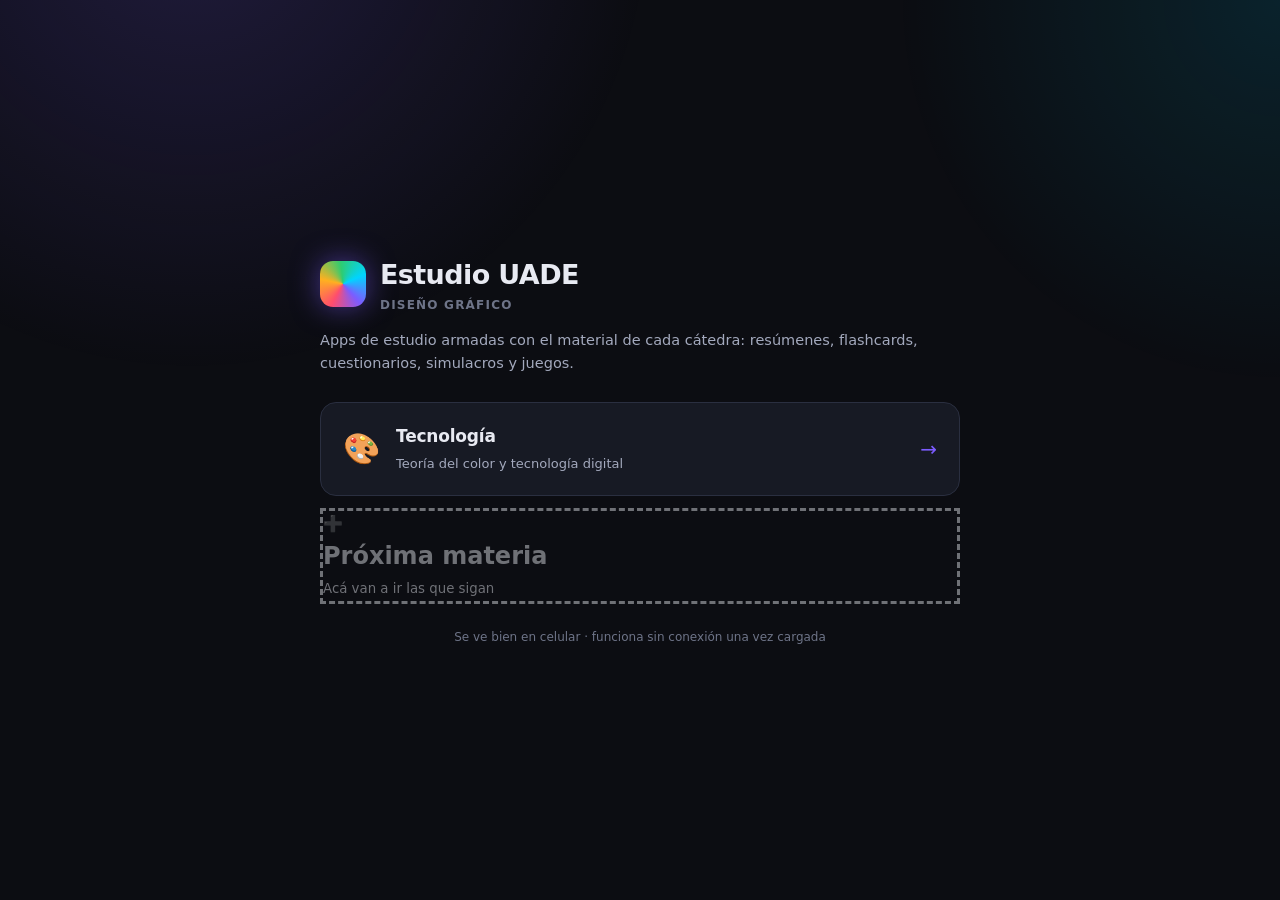
==== index.html @ 4d90e602 "Estudio UADE Diseño Gráfico: app de Tecnología (teoría del color y tecnología digital) Resumen en 12" ====
<!DOCTYPE html>
<html lang="es" data-theme="dark">
<head>
<meta charset="utf-8">
<meta name="viewport" content="width=device-width,initial-scale=1,viewport-fit=cover">
<meta name="theme-color" content="#0c0d12">
<title>Estudio UADE — Diseño Gráfico</title>
<link rel="icon" href="data:image/svg+xml,<svg xmlns='http://www.w3.org/2000/svg' viewBox='0 0 100 100'><circle cx='50' cy='50' r='45' fill='%237c5cff'/><circle cx='38' cy='40' r='20' fill='%2300d4ff' opacity='.8'/><circle cx='60' cy='55' r='20' fill='%23ff4d6d' opacity='.8'/></svg>">
<style>
  *{box-sizing:border-box;margin:0;padding:0}
  body{min-height:100vh;font-family:'Segoe UI',system-ui,-apple-system,Roboto,Arial,sans-serif;
    background:#0c0d12;color:#e8eaf2;line-height:1.6;display:grid;place-items:center;padding:24px}
  body::before{content:"";position:fixed;inset:0;z-index:-1;
    background:radial-gradient(60vw 60vw at 15% -10%,rgba(124,92,255,.18),transparent 60%),
               radial-gradient(50vw 50vw at 100% 0%,rgba(0,212,255,.11),transparent 60%)}
  .wrap{width:100%;max-width:640px}
  .top{display:flex;align-items:center;gap:14px;margin-bottom:8px}
  .dot{width:46px;height:46px;border-radius:13px;flex-shrink:0;
    background:conic-gradient(from 210deg,#ff4d6d,#ffb020,#2ecc71,#00d4ff,#7c5cff,#ff4d6d);
    box-shadow:0 0 28px rgba(124,92,255,.5)}
  h1{font-size:27px;font-weight:800;letter-spacing:-.6px}
  h1 span{display:block;font-size:12px;font-weight:600;color:#6e7488;
    text-transform:uppercase;letter-spacing:1.2px}
  p.sub{color:#a3a9bd;font-size:14.5px;margin:14px 0 26px}
  a.card{display:flex;align-items:center;gap:16px;text-decoration:none;color:inherit;
    background:#171a24;border:1px solid #2a2f40;border-radius:16px;padding:20px 22px;
    margin-bottom:12px;transition:.18s}
  a.card:hover{border-color:#7c5cff;transform:translateY(-3px);box-shadow:0 12px 32px rgba(0,0,0,.45)}
  a.card .ic{font-size:30px;flex-shrink:0}
  a.card h2{font-size:17px;font-weight:700;letter-spacing:-.2px}
  a.card small{color:#a3a9bd;font-size:13px;font-weight:400}
  a.card .go{margin-left:auto;color:#7c5cff;font-size:20px}
  .soon{opacity:.45;border-style:dashed;cursor:default}
  .soon:hover{transform:none;border-color:#2a2f40;box-shadow:none}
  footer{margin-top:24px;font-size:12px;color:#6e7488;text-align:center}
  @media(max-width:520px){h1{font-size:22px}a.card{padding:17px 18px;gap:13px}}
</style>
</head>
<body>
<div class="wrap">
  <div class="top">
    <div class="dot"></div>
    <h1>Estudio UADE<span>Diseño Gráfico</span></h1>
  </div>
  <p class="sub">Apps de estudio armadas con el material de cada cátedra: resúmenes, flashcards,
     cuestionarios, simulacros y juegos.</p>

  <a class="card" href="Tecnologia/">
    <span class="ic">🎨</span>
    <span><h2>Tecnología</h2><small>Teoría del color y tecnología digital</small></span>
    <span class="go">→</span>
  </a>

  <div class="card soon">
    <span class="ic">➕</span>
    <span><h2>Próxima materia</h2><small>Acá van a ir las que sigan</small></span>
  </div>

  <footer>Se ve bien en celular · funciona sin conexión una vez cargada</footer>
</div>
</body>
</html>
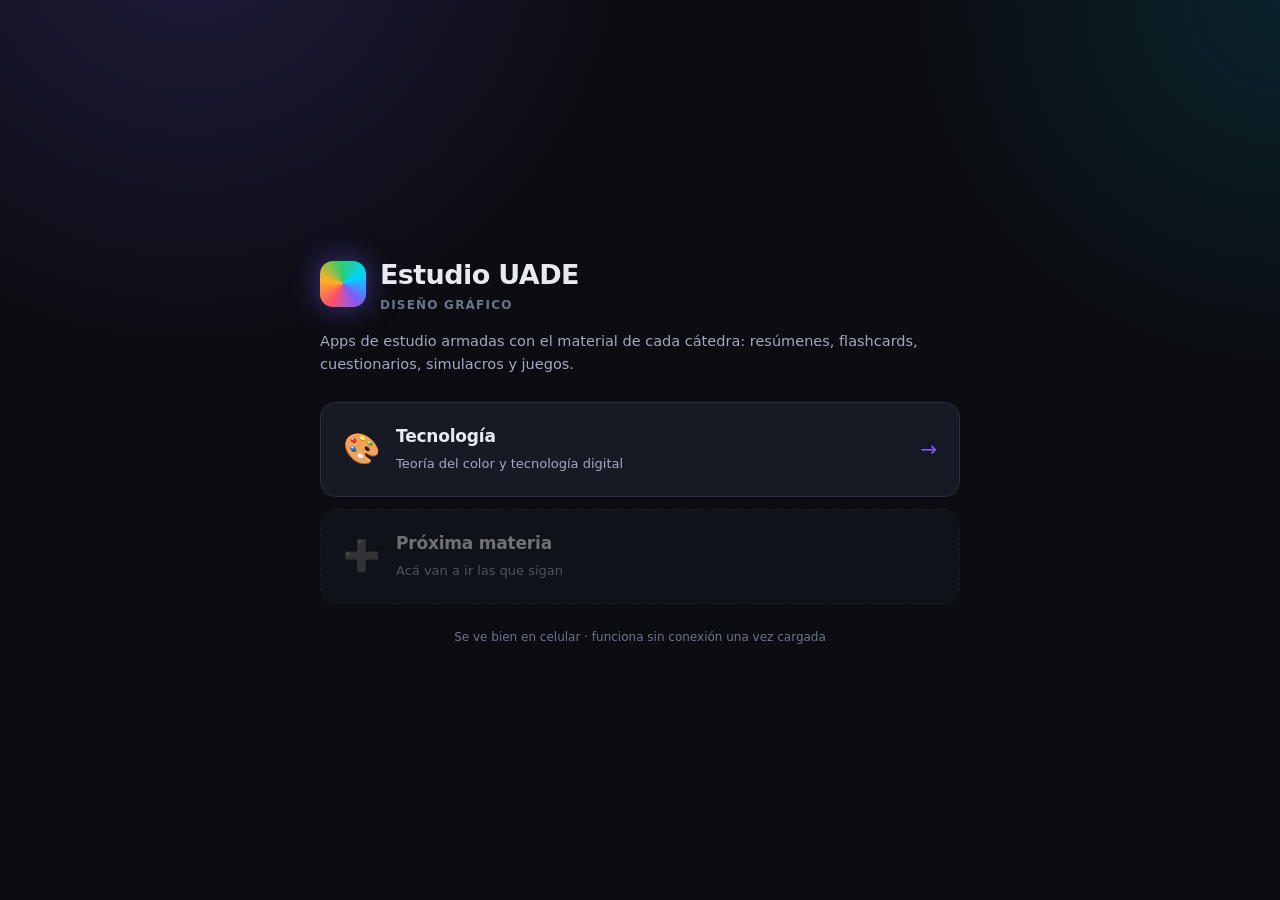
==== commit b07fc9f0: "Arreglar layout de la tarjeta 'Próxima materia' en el índice Los selectores apuntaban a a.card, así " ====
--- a/index.html
+++ b/index.html
@@ -22,18 +22,18 @@
   h1 span{display:block;font-size:12px;font-weight:600;color:#6e7488;
     text-transform:uppercase;letter-spacing:1.2px}
   p.sub{color:#a3a9bd;font-size:14.5px;margin:14px 0 26px}
-  a.card{display:flex;align-items:center;gap:16px;text-decoration:none;color:inherit;
+  .card{display:flex;align-items:center;gap:16px;text-decoration:none;color:inherit;
     background:#171a24;border:1px solid #2a2f40;border-radius:16px;padding:20px 22px;
     margin-bottom:12px;transition:.18s}
-  a.card:hover{border-color:#7c5cff;transform:translateY(-3px);box-shadow:0 12px 32px rgba(0,0,0,.45)}
-  a.card .ic{font-size:30px;flex-shrink:0}
-  a.card h2{font-size:17px;font-weight:700;letter-spacing:-.2px}
-  a.card small{color:#a3a9bd;font-size:13px;font-weight:400}
-  a.card .go{margin-left:auto;color:#7c5cff;font-size:20px}
+  .card:hover{border-color:#7c5cff;transform:translateY(-3px);box-shadow:0 12px 32px rgba(0,0,0,.45)}
+  .card .ic{font-size:30px;flex-shrink:0}
+  .card h2{font-size:17px;font-weight:700;letter-spacing:-.2px}
+  .card small{color:#a3a9bd;font-size:13px;font-weight:400}
+  .card .go{margin-left:auto;color:#7c5cff;font-size:20px}
   .soon{opacity:.45;border-style:dashed;cursor:default}
   .soon:hover{transform:none;border-color:#2a2f40;box-shadow:none}
   footer{margin-top:24px;font-size:12px;color:#6e7488;text-align:center}
-  @media(max-width:520px){h1{font-size:22px}a.card{padding:17px 18px;gap:13px}}
+  @media(max-width:520px){h1{font-size:22px}.card{padding:17px 18px;gap:13px}}
 </style>
 </head>
 <body>
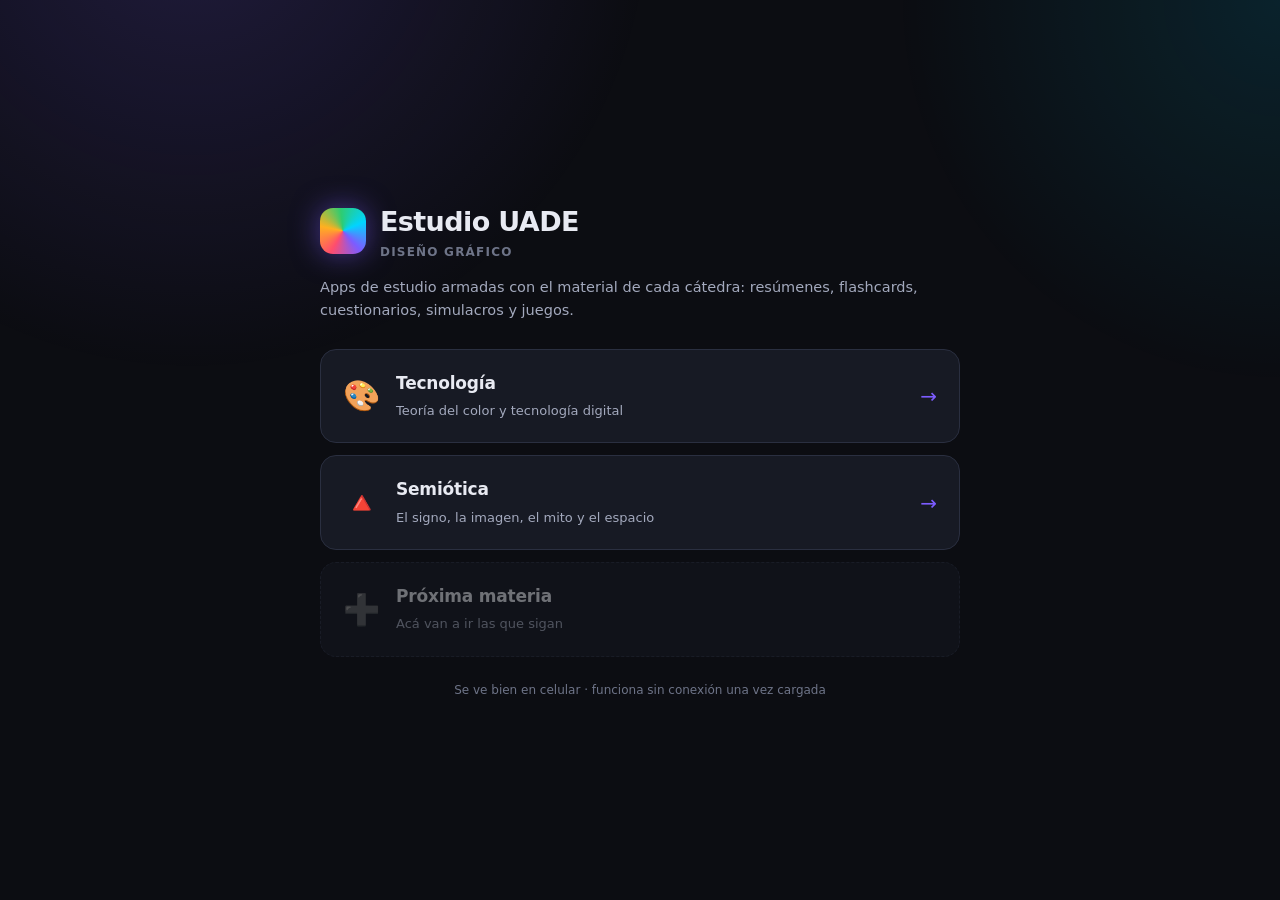
==== commit d18e40c6: "Sumar Semiótica y extraer el motor compartido a shared/ Semiótica: 15 unidades de resumen con las im" ====
--- a/index.html
+++ b/index.html
@@ -51,6 +51,12 @@
     <span class="go">→</span>
   </a>
 
+  <a class="card" href="Semiotica/">
+    <span class="ic">🔺</span>
+    <span><h2>Semiótica</h2><small>El signo, la imagen, el mito y el espacio</small></span>
+    <span class="go">→</span>
+  </a>
+
   <div class="card soon">
     <span class="ic">➕</span>
     <span><h2>Próxima materia</h2><small>Acá van a ir las que sigan</small></span>
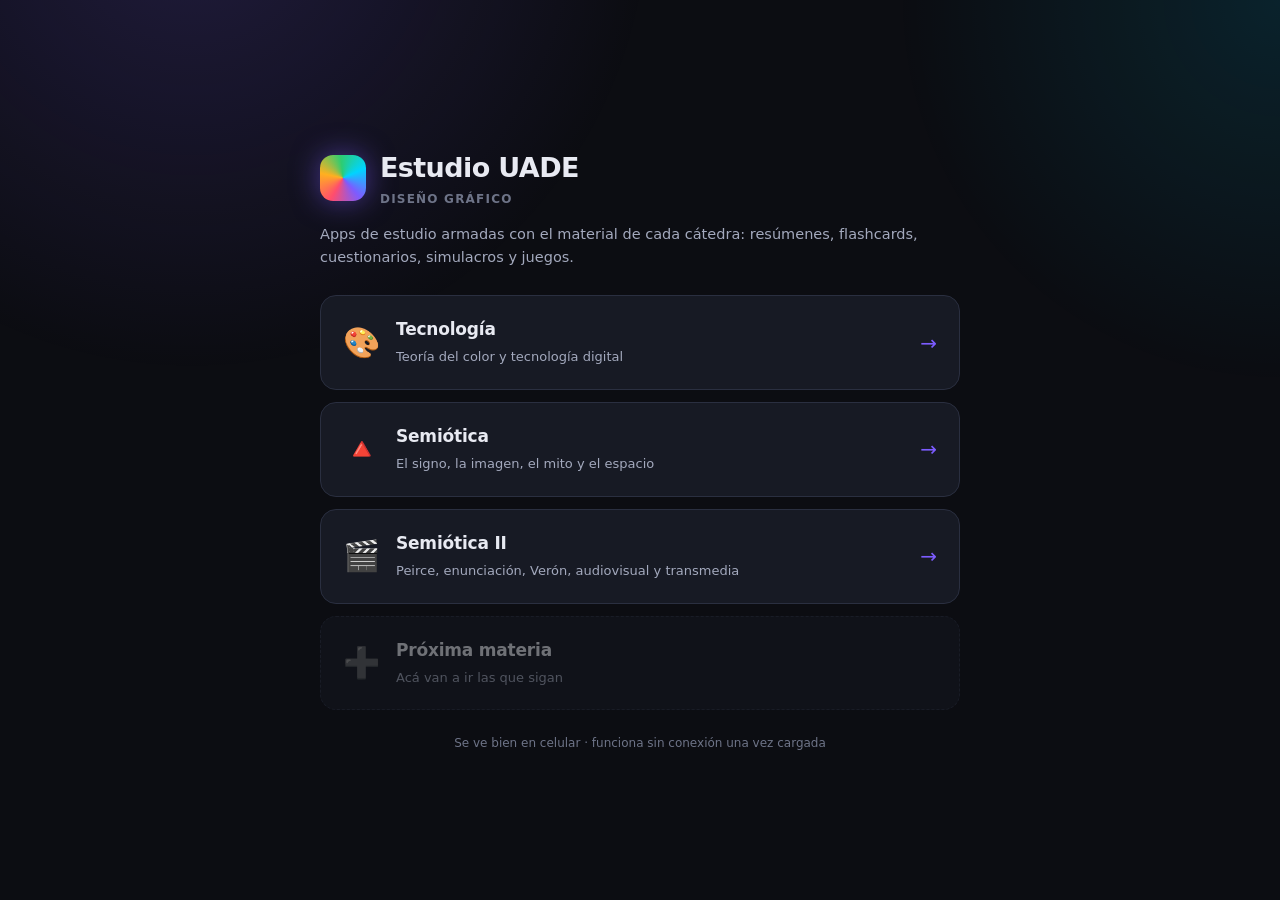
==== commit f58e9798: "Sumar Semiótica II: Peirce, enunciación, Verón, audiovisual y transmedia 21 unidades de resumen, 106" ====
--- a/index.html
+++ b/index.html
@@ -57,6 +57,12 @@
     <span class="go">→</span>
   </a>
 
+  <a class="card" href="Semiotica2/">
+    <span class="ic">🎬</span>
+    <span><h2>Semiótica II</h2><small>Peirce, enunciación, Verón, audiovisual y transmedia</small></span>
+    <span class="go">→</span>
+  </a>
+
   <div class="card soon">
     <span class="ic">➕</span>
     <span><h2>Próxima materia</h2><small>Acá van a ir las que sigan</small></span>
